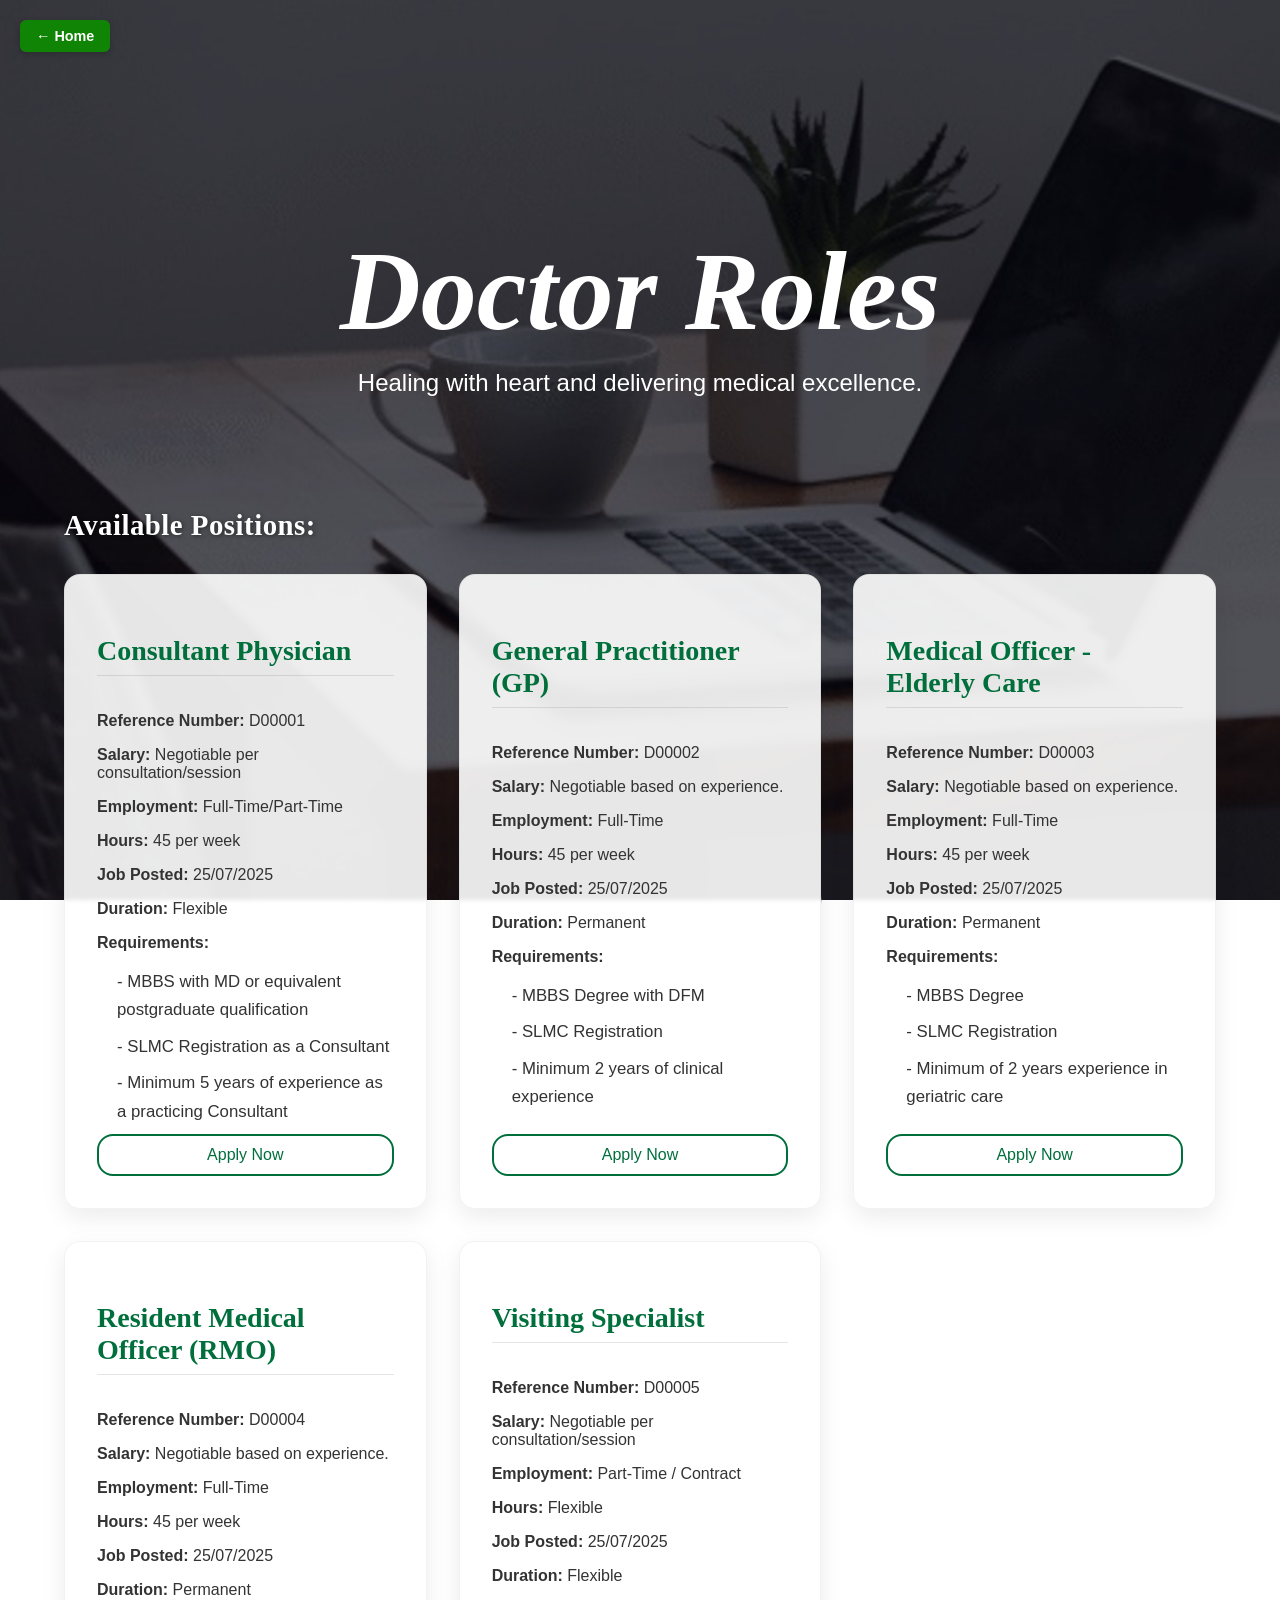
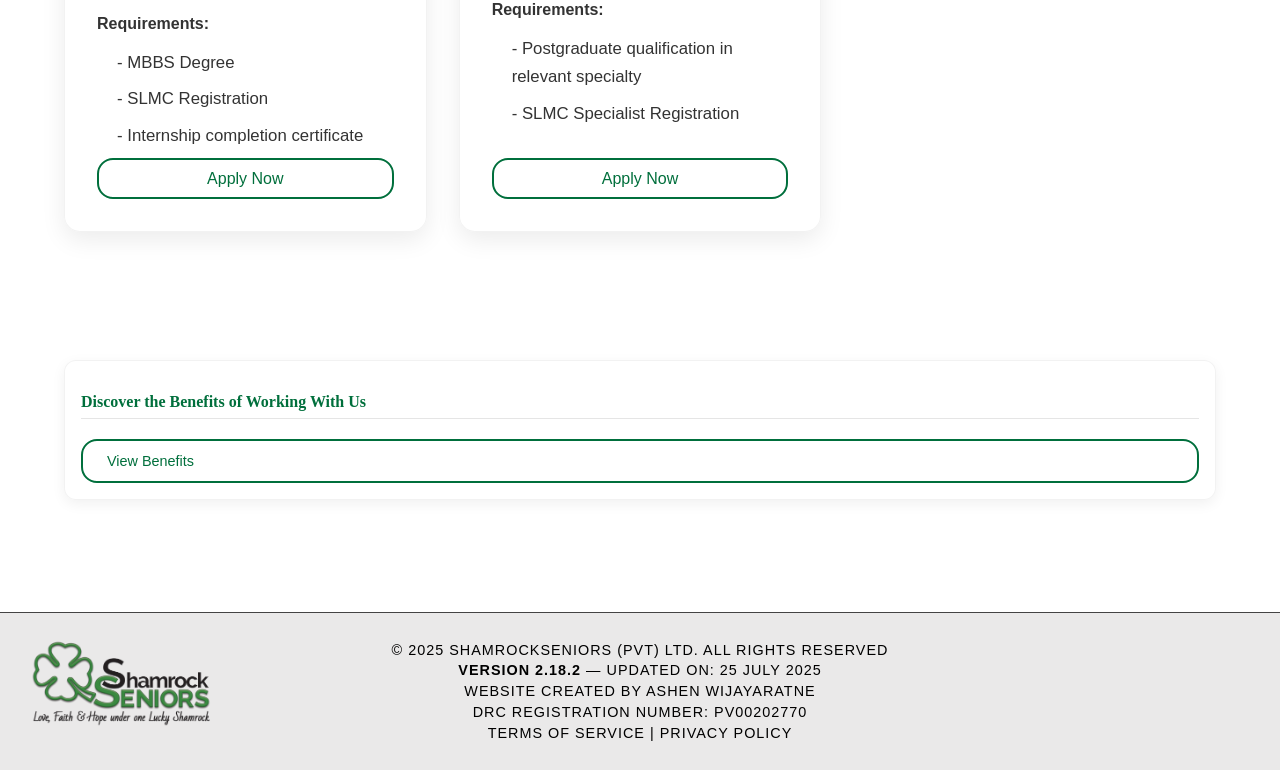
==== pages/doctors.html @ 4a966e76 "first commit" ====
<!DOCTYPE html>
<html lang="en">
  <head>
    <meta charset="UTF-8" />
    <meta name="viewport" content="width=device-width, initial-scale=1.0" />
    <title>Doctor Careers | Shamrockseniors</title>
    <link rel="stylesheet" href="../styles/main.css" />
    <link
      rel="stylesheet"
      href="https://cdnjs.cloudflare.com/ajax/libs/font-awesome/6.5.0/css/all.min.css"
    />
    <!-- Google tag (gtag.js) -->
    <script
      async
      src="https://www.googletagmanager.com/gtag/js?id=G-MVVEGXLM5V"
    ></script>
    <script>
      window.dataLayer = window.dataLayer || [];
      function gtag() {
        dataLayer.push(arguments);
      }
      gtag("js", new Date());

      gtag("config", "G-MVVEGXLM5V");
    </script>
    <a href="/index.html" class="back-button">← Home</a>
  </head>
  <body>
    <header class="simple-header container">
      <h1>Doctor Roles</h1>
      <p class="subtitle">
        Healing with heart and delivering medical excellence.
      </p>
    </header>
    <main>
      <!-- Doctor Job Listings -->
      <section class="container">
        <h2 class="nursing-heading">Available Positions:</h2>
        <div class="contact-grid">
          <!-- Job Card 1 -->
          <div class="contact-card">
            <h3 class="job-title">Consultant Physician</h3>
            <div class="job-meta">
              <p><strong>Reference Number:</strong> D00001</p>
              <p>
                <strong>Salary:</strong> Negotiable per consultation/session
              </p>
              <p><strong>Employment:</strong> Full-Time/Part-Time</p>
              <p><strong>Hours:</strong> 45 per week</p>
              <p><strong>Job Posted:</strong> 25/07/2025</p>
              <p><strong>Duration:</strong> Flexible</p>
              <p><strong>Requirements:</strong></p>
              <ul class="small-bullets">
                <li>- MBBS with MD or equivalent postgraduate qualification</li>
                <li>- SLMC Registration as a Consultant</li>
                <li>
                  - Minimum 5 years of experience as a practicing Consultant
                </li>
              </ul>
            </div>
            <a
              href="mailto:dms@shamrockseniors.com?subject=Application%20for%20Consultant%20Physician%20-%20Ref%20D00001"
              class="btn-apply"
            >
              Apply Now
            </a>
          </div>

          <!-- Job Card 2 -->
          <div class="contact-card">
            <h3 class="job-title">General Practitioner (GP)</h3>
            <div class="job-meta">
              <p><strong>Reference Number:</strong> D00002</p>
              <p><strong>Salary:</strong> Negotiable based on experience.</p>
              <p><strong>Employment:</strong> Full-Time</p>
              <p><strong>Hours:</strong> 45 per week</p>
              <p><strong>Job Posted:</strong> 25/07/2025</p>
              <p><strong>Duration:</strong> Permanent</p>
              <p><strong>Requirements:</strong></p>
              <ul class="small-bullets">
                <li>- MBBS Degree with DFM</li>
                <li>- SLMC Registration</li>
                <li>- Minimum 2 years of clinical experience</li>
              </ul>
            </div>
            <a
              href="mailto:dms@shamrockseniors.com?subject=Application%20for%20General%20Practitioner%20%28GP%29%20-%20Ref%20D00002"
              class="btn-apply"
            >
              Apply Now
            </a>
          </div>

          <!-- Job Card 3 -->
          <div class="contact-card">
            <h3 class="job-title">Medical Officer - Elderly Care</h3>
            <div class="job-meta">
              <p><strong>Reference Number:</strong> D00003</p>
              <p><strong>Salary:</strong> Negotiable based on experience.</p>
              <p><strong>Employment:</strong> Full-Time</p>
              <p><strong>Hours:</strong> 45 per week</p>
              <p><strong>Job Posted:</strong> 25/07/2025</p>
              <p><strong>Duration:</strong> Permanent</p>
              <p><strong>Requirements:</strong></p>
              <ul class="small-bullets">
                <li>- MBBS Degree</li>
                <li>- SLMC Registration</li>
                <li>- Minimum of 2 years experience in geriatric care</li>
              </ul>
            </div>
            <a
              href="mailto:dms@shamrockseniors.com?subject=Application%20for%20Medical%20Officer%20-%20Elderly%20Care%20-%20Ref%20D00003"
              class="btn-apply"
            >
              Apply Now
            </a>
          </div>

          <!-- Job Card 4 -->
          <div class="contact-card">
            <h3 class="job-title">Resident Medical Officer (RMO)</h3>
            <div class="job-meta">
              <p><strong>Reference Number:</strong> D00004</p>
              <p><strong>Salary:</strong> Negotiable based on experience.</p>
              <p><strong>Employment:</strong> Full-Time</p>
              <p><strong>Hours:</strong> 45 per week</p>
              <p><strong>Job Posted:</strong> 25/07/2025</p>
              <p><strong>Duration:</strong> Permanent</p>
              <p><strong>Requirements:</strong></p>
              <ul class="small-bullets">
                <li>- MBBS Degree</li>
                <li>- SLMC Registration</li>
                <li>- Internship completion certificate</li>
              </ul>
            </div>
            <a
              href="mailto:dms@shamrockseniors.com?subject=Application%20for%20Resident%20Medical%20Officer%20%28RMO%29%20-%20Ref%20D00004"
              class="btn-apply"
            >
              Apply Now
            </a>
          </div>

          <!-- Job Card 5 -->
          <div class="contact-card">
            <h3 class="job-title">Visiting Specialist</h3>
            <div class="job-meta">
              <p><strong>Reference Number:</strong> D00005</p>
              <p>
                <strong>Salary:</strong> Negotiable per consultation/session
              </p>
              <p><strong>Employment:</strong> Part-Time / Contract</p>
              <p><strong>Hours:</strong> Flexible</p>
              <p><strong>Job Posted:</strong> 25/07/2025</p>
              <p><strong>Duration:</strong> Flexible</p>
              <p><strong>Requirements:</strong></p>
              <ul class="small-bullets">
                <li>- Postgraduate qualification in relevant specialty</li>
                <li>- SLMC Specialist Registration</li>
              </ul>
            </div>
            <a
              href="mailto:dms@shamrockseniors.com?subject=Application%20for%20Visiting%20Specialist%20-%20Ref%20D00005"
              class="btn-apply"
            >
              Apply Now
            </a>
          </div>
        </div>
      </section>
      <section class="contact-grid container compact-section">
        <div class="contact-card compact-card">
          <h3>Discover the Benefits of Working With Us</h3>
          <a
            href="../pages/benefits.html"
            class="btn-secondary"
            style="margin-top: 0.5rem; display: inline-block"
          >
            View Benefits
          </a>
        </div>
      </section>
    </main>

    <!-- Footer -->
    <footer class="site-footer">
      <div class="footer-wrapper">
        <div class="fixed-logo">
          <a href="../index.html">
            <img
              src="../images/logo_finalVector.png"
              alt="Shamrockseniors Logo"
            />
          </a>
        </div>
        <div class="footer-content">
          <p>© 2025 Shamrockseniors (PVT) LTD. All Rights Reserved</p>
          <p>
            <strong>Version 2.18.2</strong> &mdash; Updated on:
            <time datetime="2025-07-25">25 July 2025</time>
          </p>
          <p>Website created by Ashen Wijayaratne</p>
          <p>DRC Registration Number: PV00202770</p>
          <p>
            <a href="../pages/terms.html">Terms of Service</a> |
            <a href="../pages/privacy.html">Privacy Policy</a>
          </p>
        </div>
      </div>
    </footer>
  </body>
</html>
---- styles/main.css ----
/* ============================
   VARIABLES
============================ */
:root {
  --green-start: #007a4d;
  --green-end: #009e5c;
  --green-dark: #006f3c;
  --gray-dark: #333;
  --gray-light: #f9f9f9;
  --white: #fff;
  --radius: 16px;
  --shadow: rgba(0, 0, 0, 0.05);
  --font: "Inter", sans-serif;
}

/* ============================
   GLOBAL STYLES
============================ */
body {
  margin: 0;
  font-family: var(--font);
  color: var(--gray-dark);
  background: url("../images/background.jpeg") no-repeat center center fixed;
  background-size: cover;
  -webkit-font-smoothing: antialiased;
}

.container {
  width: 90%;
  max-width: 1200px;
  margin: auto;
  padding: 3.5rem 0;
}

/* ============================
   HEADER SECTION
============================ */
.simple-header {
  padding: 2rem 1rem 2rem;
  text-align: center;
  margin-top: 120px;
}

.simple-header h1 {
  font-size: 7rem;
  margin-bottom: 0.8rem;
  color: white;
  font-style: italic;
  font-family: "Times New Roman", Times, serif;
}

.simple-header .subtitle {
  font-size: 1.5rem;
  color: white;
  max-width: 700px;
  margin: 0 auto;
}

/* ============================
   CATEGORY GRID / CARDS
============================ */
.category-grid {
  display: grid;
  grid-template-columns: repeat(auto-fit, minmax(280px, 1fr));
  gap: 2rem;
  padding: 3rem 0;
}

.category-card {
  background: var(--white);
  border-radius: var(--radius);
  padding: 2rem;
  text-align: center;
  color: var(--gray-dark);
  font-weight: bold;
  text-decoration: none;
  box-shadow: 0 4px 8px var(--shadow);
  transition: transform 0.2s ease, box-shadow 0.3s ease;
}

.category-card:hover {
  transform: translateY(-6px) scale(1.02);
  box-shadow: 0 6px 16px rgba(0, 0, 0, 0.08);
  background-color: #108404;
  color: white;
}

.small-bullets {
  font-size: 0.2rem;
  list-style-type: disc;
  margin-left: 20px;
}

.small-bullets li {
  margin-bottom: 8px; /* Adds some space between each bullet point */
}

/* ============================
   INFO SECTION
============================ */
.info-split {
  background-color: rgba(255, 255, 255, 0.9);
  border-radius: var(--radius);
  border: 1px solid rgba(0, 0, 0, 0.05);
  box-shadow: 0 8px 24px rgba(0, 0, 0, 0.08);
  backdrop-filter: blur(2px);
  -webkit-backdrop-filter: blur(2px);
  display: flex;
  flex-wrap: wrap;
  gap: 2rem;
  padding: 2rem;
}

.info-text {
  flex: 1 1 50%;
  min-width: 300px;
  padding: 2rem;
  background-color: rgba(255, 255, 255, 0.9);
  border-radius: var(--radius);
  box-shadow: 0 8px 20px rgba(0, 0, 0, 0.06);
}

.info-image {
  flex: 1 1 40%;
  min-width: 280px;
}

.info-image img {
  width: 100%;
  height: auto;
  border-radius: 12px;
  box-shadow: 0 8px 20px rgba(0, 0, 0, 0.2);
}

/* ============================
   ABOUT BOXES (VALUES, QUALITIES)
============================ */
.about-subsections {
  display: flex;
  flex-wrap: wrap;
  gap: 1.5rem;
  margin-top: 1.5rem;
}

.about-box {
  flex: 1 1 45%;
  background-color: #ffffff;
  padding: 2rem;
  border-radius: var(--radius);
  border: 1px solid #e0e0e0;
  box-shadow: 0 4px 12px rgba(0, 0, 0, 0.08);
}

.about-box ul {
  padding-left: 1.5rem;
  margin-top: 1rem;
}

.about-box li::marker {
  color: var(--green-dark);
}

.about-section {
  display: flex;
  gap: 2rem;
  align-items: flex-start;
  margin: 4rem auto;
  flex-wrap: wrap;
}

.about-text {
  flex: 1 1 500px;
  min-width: 280px;
}

.about-image {
  flex: 1 1 400px;
  min-width: 280px;
}

.about-image img {
  width: 100%;
  border-radius: 8px;
  display: block;
}

/* ============================
   CONTACT SECTION
============================ */
.contact-grid {
  display: grid;
  grid-template-columns: repeat(auto-fit, minmax(320px, 1fr));
  gap: 2rem;
  padding-bottom: 4rem;
}

.contact-card {
  background-color: rgba(255, 255, 255, 0.9);
  border-radius: var(--radius);
  border: 1px solid rgba(0, 0, 0, 0.05);
  box-shadow: 0 8px 24px rgba(0, 0, 0, 0.08);
  padding: 2rem;
  transition: transform 0.2s ease, box-shadow 0.3s ease;
  backdrop-filter: blur(2px);
  -webkit-backdrop-filter: blur(2px);
  display: flex;
  flex-direction: column;
  justify-content: flex-start; /* default */
  min-height: 400px; /* or a height that fits your content, so button can stick bottom */
  padding-bottom: 2rem; /* add some bottom padding so button has breathing room */
}

.contact-card:hover {
  transform: translateY(-6px) scale(1.02);
  box-shadow: 0 6px 16px rgba(0, 0, 0, 0.08);
}

.contact-card h3 {
  border-bottom: 1px solid rgba(0, 0, 0, 0.1);
  padding-bottom: 0.5rem;
  margin-bottom: 1.25rem;
}

.contact-card ul {
  list-style: none;
  padding: 0;
}

.contact-card a {
  color: var(--green-dark);
  font-weight: 500;
  text-decoration: none;
}

.contact-card a:hover {
  text-decoration: none;
}

.nursing-heading {
  color: white;
  font-family: "Georgia", serif;
  font-size: 1.8rem;
  font-weight: 600;
  text-shadow: 1px 1px 4px rgba(0, 0, 0, 0.5);
  margin-bottom: 2rem;
  letter-spacing: 0.5px;
}

.black-heading {
  color: black;
  font-size: 1.2em; /* You can adjust this to your liking */
  margin-top: 1em;
  margin-bottom: 0.5em;
}

/* ============================
   TYPOGRAPHY
============================ */
.info-text h2,
.about-box h3,
.contact-card h3 {
  font-family: "Georgia", serif;
  font-weight: 600;
  color: var(--green-dark);
  font-size: 1.75rem;
}

.info-text p,
.about-box li,
.contact-card li,
.contact-card address {
  font-family: var(--font);
  font-size: 1.05rem;
  line-height: 1.7;
  color: #333;
}

/* ============================
   BUTTONS
============================ */
.btn-primary,
.btn-secondary {
  font-weight: bold;
  text-decoration: none;
  padding: 0.75rem 1.5rem;
  border-radius: var(--radius);
  display: inline-block;
}

.btn-primary {
  background: transparent;
  color: var(--green-dark);
  border: 2px solid var(--green-dark);
  transition: background-color 0.2s;
}

.btn-primary:hover {
  background-color: #108404;
  text-decoration: none;
  color: white;
  border: none;
}

.btn-secondary {
  background: transparent;
  color: var(--green-dark);
  border: 2px solid var(--green-dark);
  transition: background-color 0.2s;
}

.btn-secondary:hover {
  background-color: #108404;
  text-decoration: none;
  color: white;
  border: 2px #108404;
}

.arrow-icon {
  margin-left: 0.5rem;
  font-size: 1.5rem;
  vertical-align: middle;
}

.back-button {
  position: fixed;
  top: 20px;
  left: 20px;
  background-color: #108404;
  color: white;
  padding: 0.5rem 1rem;
  text-decoration: none;
  font-size: 0.9rem;
  border-radius: 6px;
  font-weight: bold;
  box-shadow: 0 2px 6px rgba(0, 0, 0, 0.2);
  transition: background-color 0.3s ease;
  z-index: 1000;
}

.back-button:hover {
  background-color: #0c6c03;
}

/* ============================
   FOOTER
============================ */
.site-footer {
  background-color: rgba(214, 212, 212, 0.5);
  color: black;
  padding: 1.5rem 1rem 0.5rem;
  font-size: 0.9rem;
  letter-spacing: 1px;
  text-transform: uppercase;
  border-top: 1px solid #444444;
  margin-top: 3rem;
  position: relative;
  min-height: 125px;
}

.footer-wrapper {
  position: relative;
  width: 100%;
}

.fixed-logo {
  position: absolute;
  top: 0;
  left: 0;
  pointer-events: none;
}

.fixed-logo img {
  height: 90px;
  width: auto;
  display: block;
  pointer-events: auto;
}

.footer-content {
  position: absolute;
  left: 50%;
  transform: translateX(-50%);
  text-align: center;
  max-width: 800px;
  width: 100%;
}

.footer-content p {
  margin: 0.3rem 0;
  font-weight: 300;
}

.footer-content a {
  color: black;
  text-decoration: none;
  transition: color 0.3s ease-in-out;
}

.footer-content a:hover {
  color: #108404;
  text-decoration: underline;
}

/* ============================
   RESPONSIVE
============================ */
@media (max-width: 800px) {
  .info-split {
    flex-direction: column;
    padding: 2rem 1rem;
  }

  .simple-header h1 {
    font-size: 3.5rem;
  }
}

@media (max-width: 768px) {
  .about-section {
    flex-direction: column;
  }

  .about-image,
  .about-text {
    width: 100%;
  }
}

/* Mobile view (hide the image div completely below 600px width) */
@media (max-width: 600px) {
  .about-image {
    opacity: 0;
    visibility: hidden;
    height: 0;
    overflow: hidden;
    margin: 0;
    padding: 0;
  }
}

@media (max-width: 600px) {
  .site-footer {
    padding: 2rem 1rem 1rem;
    min-height: auto;
    text-align: center;
  }

  .fixed-logo {
    position: static;
    margin: 0 auto 1rem;
    pointer-events: auto;
  }

  .footer-content {
    position: static;
    transform: none;
    margin: 0 auto;
    width: 100%;
  }
}

.btn-apply {
  display: inline-block;
  padding: 0.6rem 1.2rem; /* Slightly larger padding for better touch target */
  font-size: 1rem; /* Standard font size */
  font-weight: 600;
  color: var(--green-dark);
  background-color: #ffffff;
  border: 2px solid var(--green-dark); /* Thicker border for emphasis */
  border-radius: 16px; /* Slightly more rounded for modern look */
  text-decoration: none;
  margin-top: auto;
  transition: all 0.3s ease-in-out; /* Smooth transition on all properties */
  cursor: pointer;
  outline: none; /* Remove default outline */

  text-align: center; /* Ensures text is centered horizontally */
  line-height: normal; /* Resets any default line height for text alignment */
}

.btn-apply:hover {
  background-color: var(--green-dark);
  color: white;
  transform: translateY(-2px); /* Slight lift on hover for interactivity */
  box-shadow: 0 6px 12px rgba(0, 128, 0, 0.2); /* Enhanced shadow effect */
  text-decoration: none;
}

.testimonials-section {
  background-color: rgba(255, 255, 255, 0.95);
  border-radius: var(--radius);
  box-shadow: 0 8px 24px rgba(0, 0, 0, 0.08);
  padding: 3rem 2rem;
  margin-top: 3rem;
  text-align: center;
}

.testimonial-grid {
  display: grid;
  grid-template-columns: repeat(auto-fit, minmax(260px, 1fr));
  gap: 2rem;
  margin-top: 2rem;
}

.testimonial-card {
  background: var(--white);
  padding: 1.75rem;
  border-radius: var(--radius);
  box-shadow: 0 6px 18px rgba(0, 0, 0, 0.05);
  display: flex;
  flex-direction: column;
  align-items: center;
  text-align: center;
  transition: transform 0.3s ease, box-shadow 0.3s ease;
}

.testimonial-card:hover {
  transform: translateY(-4px);
  box-shadow: 0 10px 24px rgba(0, 0, 0, 0.1);
}

.testimonial-card img {
  width: 64px;
  height: 64px;
  border-radius: 50%;
  margin-bottom: 1rem;
  object-fit: cover;
  background-color: var(--gray-light);
}

.testimonial-card p {
  font-style: italic;
  font-size: 1rem;
  color: var(--gray-dark);
  margin-bottom: 1rem;
  line-height: 1.6;
}

.testimonial-card h4 {
  font-size: 1rem;
  font-weight: 600;
  color: var(--green-dark);
}

/* Smaller, ergonomic version of contact card */
.compact-card {
  padding: 1rem 1rem;
  min-height: 100px;
  font-size: 0.9rem;
  border-radius: 12px;
  box-shadow: 0 4px 14px rgba(0, 0, 0, 0.06);
}

.compact-card h3 {
  font-size: 1rem;
  margin-bottom: 0.75rem;
  padding-bottom: 0.4rem;
}

.contact-grid.compact-section {
  margin-top: 0;
  padding-top: 0.5rem; /* optional, small breathing room */
}
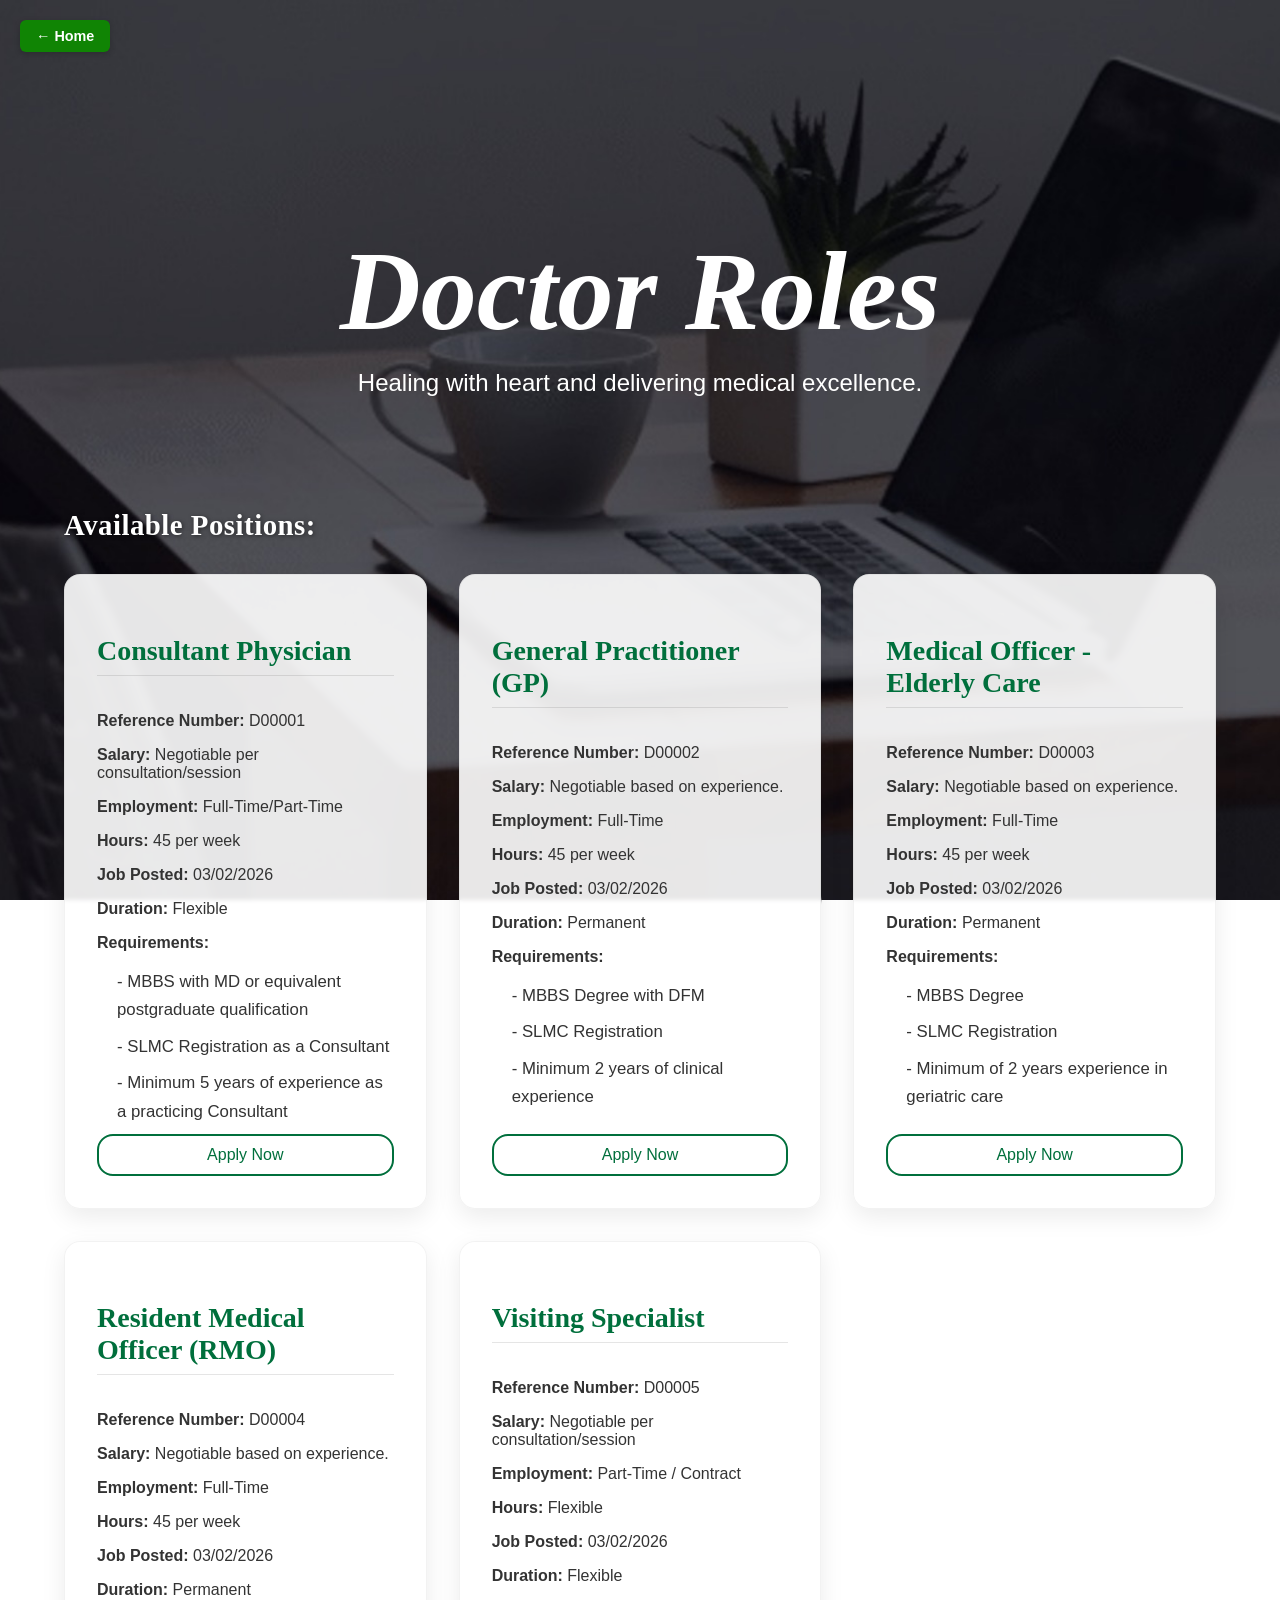
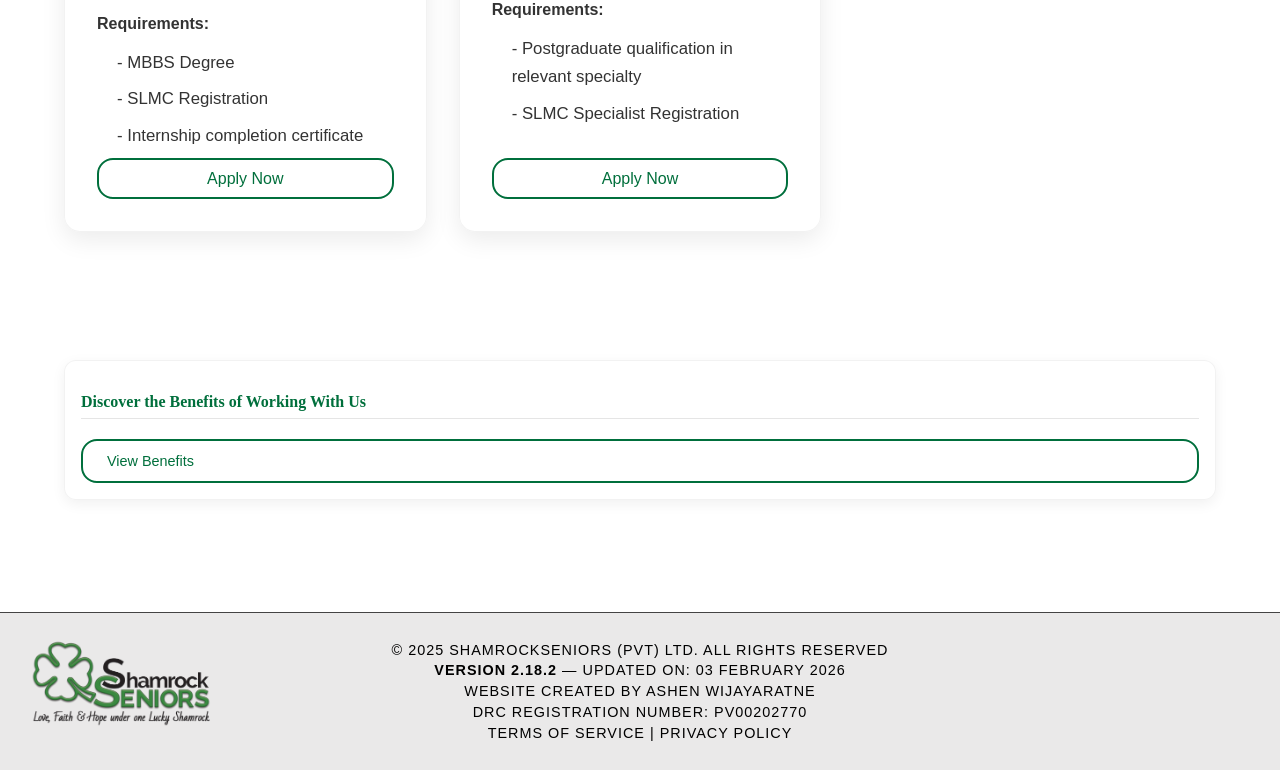
==== commit 02604c9c: "Updated dates to today" ====
--- a/pages/doctors.html
+++ b/pages/doctors.html
@@ -1,4 +1,4 @@
-<!DOCTYPE html>
+<!doctype html>
 <html lang="en">
   <head>
     <meta charset="UTF-8" />
@@ -47,7 +47,7 @@
               </p>
               <p><strong>Employment:</strong> Full-Time/Part-Time</p>
               <p><strong>Hours:</strong> 45 per week</p>
-              <p><strong>Job Posted:</strong> 25/07/2025</p>
+              <p><strong>Job Posted:</strong> 03/02/2026</p>
               <p><strong>Duration:</strong> Flexible</p>
               <p><strong>Requirements:</strong></p>
               <ul class="small-bullets">
@@ -74,7 +74,7 @@
               <p><strong>Salary:</strong> Negotiable based on experience.</p>
               <p><strong>Employment:</strong> Full-Time</p>
               <p><strong>Hours:</strong> 45 per week</p>
-              <p><strong>Job Posted:</strong> 25/07/2025</p>
+              <p><strong>Job Posted:</strong> 03/02/2026</p>
               <p><strong>Duration:</strong> Permanent</p>
               <p><strong>Requirements:</strong></p>
               <ul class="small-bullets">
@@ -99,7 +99,7 @@
               <p><strong>Salary:</strong> Negotiable based on experience.</p>
               <p><strong>Employment:</strong> Full-Time</p>
               <p><strong>Hours:</strong> 45 per week</p>
-              <p><strong>Job Posted:</strong> 25/07/2025</p>
+              <p><strong>Job Posted:</strong> 03/02/2026</p>
               <p><strong>Duration:</strong> Permanent</p>
               <p><strong>Requirements:</strong></p>
               <ul class="small-bullets">
@@ -124,7 +124,7 @@
               <p><strong>Salary:</strong> Negotiable based on experience.</p>
               <p><strong>Employment:</strong> Full-Time</p>
               <p><strong>Hours:</strong> 45 per week</p>
-              <p><strong>Job Posted:</strong> 25/07/2025</p>
+              <p><strong>Job Posted:</strong> 03/02/2026</p>
               <p><strong>Duration:</strong> Permanent</p>
               <p><strong>Requirements:</strong></p>
               <ul class="small-bullets">
@@ -151,7 +151,7 @@
               </p>
               <p><strong>Employment:</strong> Part-Time / Contract</p>
               <p><strong>Hours:</strong> Flexible</p>
-              <p><strong>Job Posted:</strong> 25/07/2025</p>
+              <p><strong>Job Posted:</strong> 03/02/2026</p>
               <p><strong>Duration:</strong> Flexible</p>
               <p><strong>Requirements:</strong></p>
               <ul class="small-bullets">
@@ -197,7 +197,7 @@
           <p>© 2025 Shamrockseniors (PVT) LTD. All Rights Reserved</p>
           <p>
             <strong>Version 2.18.2</strong> &mdash; Updated on:
-            <time datetime="2025-07-25">25 July 2025</time>
+            <time datetime="2026-02-03">03 February 2026</time>
           </p>
           <p>Website created by Ashen Wijayaratne</p>
           <p>DRC Registration Number: PV00202770</p>
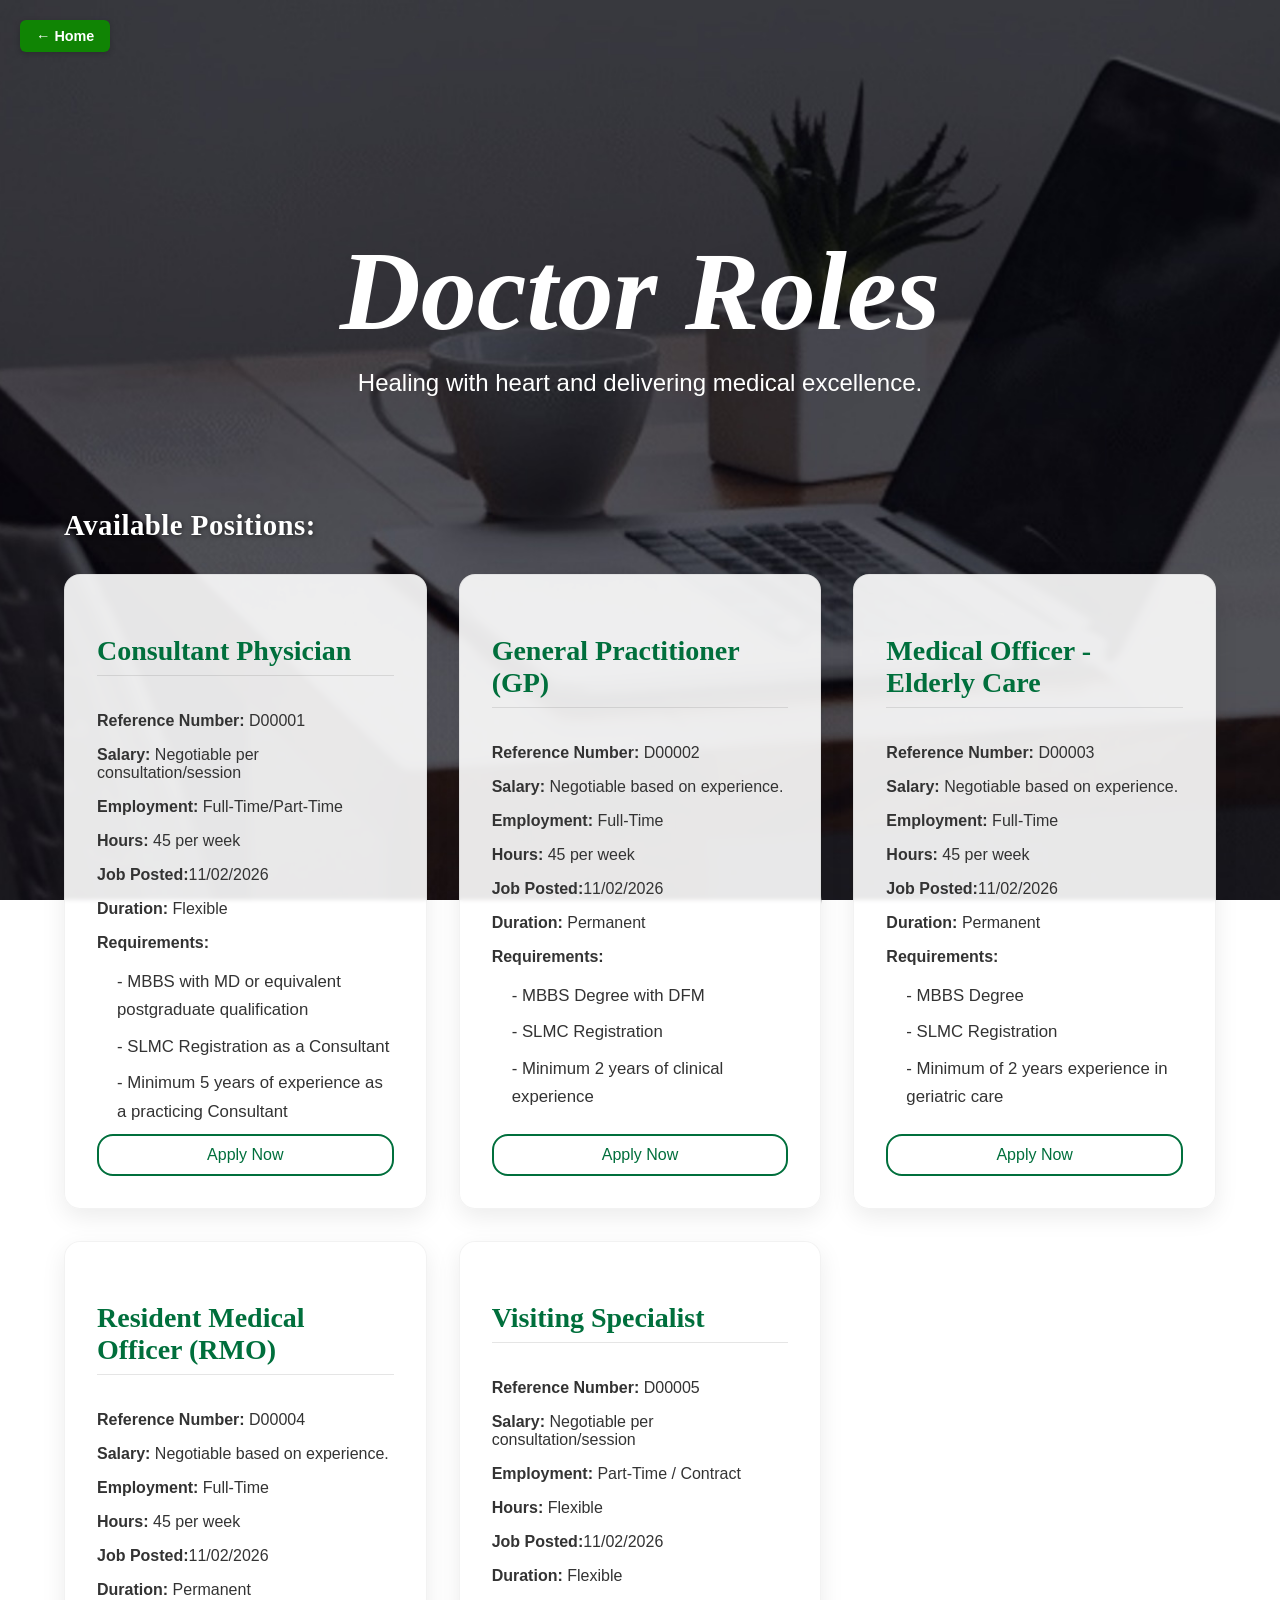
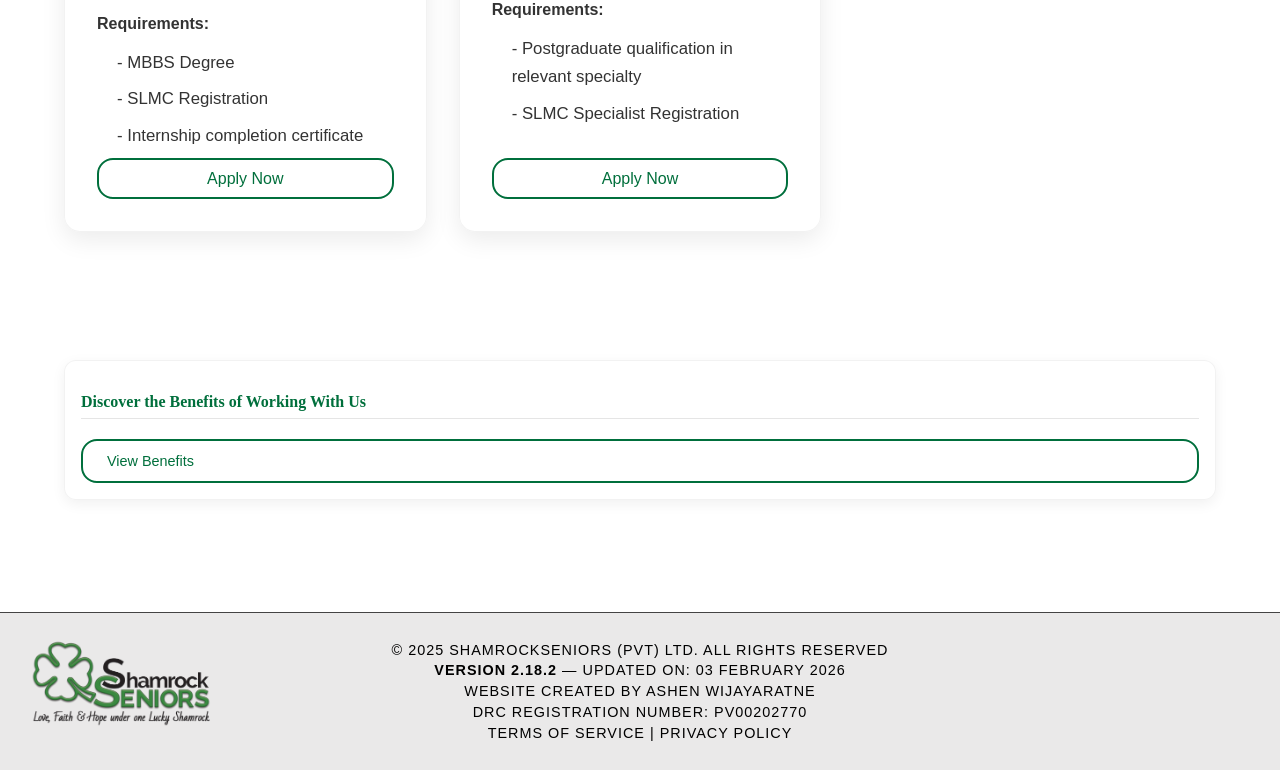
==== commit 096626b4: "Updated Nurses listings and updated all job posting dates" ====
--- a/pages/doctors.html
+++ b/pages/doctors.html
@@ -47,7 +47,7 @@
               </p>
               <p><strong>Employment:</strong> Full-Time/Part-Time</p>
               <p><strong>Hours:</strong> 45 per week</p>
-              <p><strong>Job Posted:</strong> 03/02/2026</p>
+              <p><strong>Job Posted:</strong>11/02/2026</p>
               <p><strong>Duration:</strong> Flexible</p>
               <p><strong>Requirements:</strong></p>
               <ul class="small-bullets">
@@ -74,7 +74,7 @@
               <p><strong>Salary:</strong> Negotiable based on experience.</p>
               <p><strong>Employment:</strong> Full-Time</p>
               <p><strong>Hours:</strong> 45 per week</p>
-              <p><strong>Job Posted:</strong> 03/02/2026</p>
+              <p><strong>Job Posted:</strong>11/02/2026</p>
               <p><strong>Duration:</strong> Permanent</p>
               <p><strong>Requirements:</strong></p>
               <ul class="small-bullets">
@@ -99,7 +99,7 @@
               <p><strong>Salary:</strong> Negotiable based on experience.</p>
               <p><strong>Employment:</strong> Full-Time</p>
               <p><strong>Hours:</strong> 45 per week</p>
-              <p><strong>Job Posted:</strong> 03/02/2026</p>
+              <p><strong>Job Posted:</strong>11/02/2026</p>
               <p><strong>Duration:</strong> Permanent</p>
               <p><strong>Requirements:</strong></p>
               <ul class="small-bullets">
@@ -124,7 +124,7 @@
               <p><strong>Salary:</strong> Negotiable based on experience.</p>
               <p><strong>Employment:</strong> Full-Time</p>
               <p><strong>Hours:</strong> 45 per week</p>
-              <p><strong>Job Posted:</strong> 03/02/2026</p>
+              <p><strong>Job Posted:</strong>11/02/2026</p>
               <p><strong>Duration:</strong> Permanent</p>
               <p><strong>Requirements:</strong></p>
               <ul class="small-bullets">
@@ -151,7 +151,7 @@
               </p>
               <p><strong>Employment:</strong> Part-Time / Contract</p>
               <p><strong>Hours:</strong> Flexible</p>
-              <p><strong>Job Posted:</strong> 03/02/2026</p>
+              <p><strong>Job Posted:</strong>11/02/2026</p>
               <p><strong>Duration:</strong> Flexible</p>
               <p><strong>Requirements:</strong></p>
               <ul class="small-bullets">
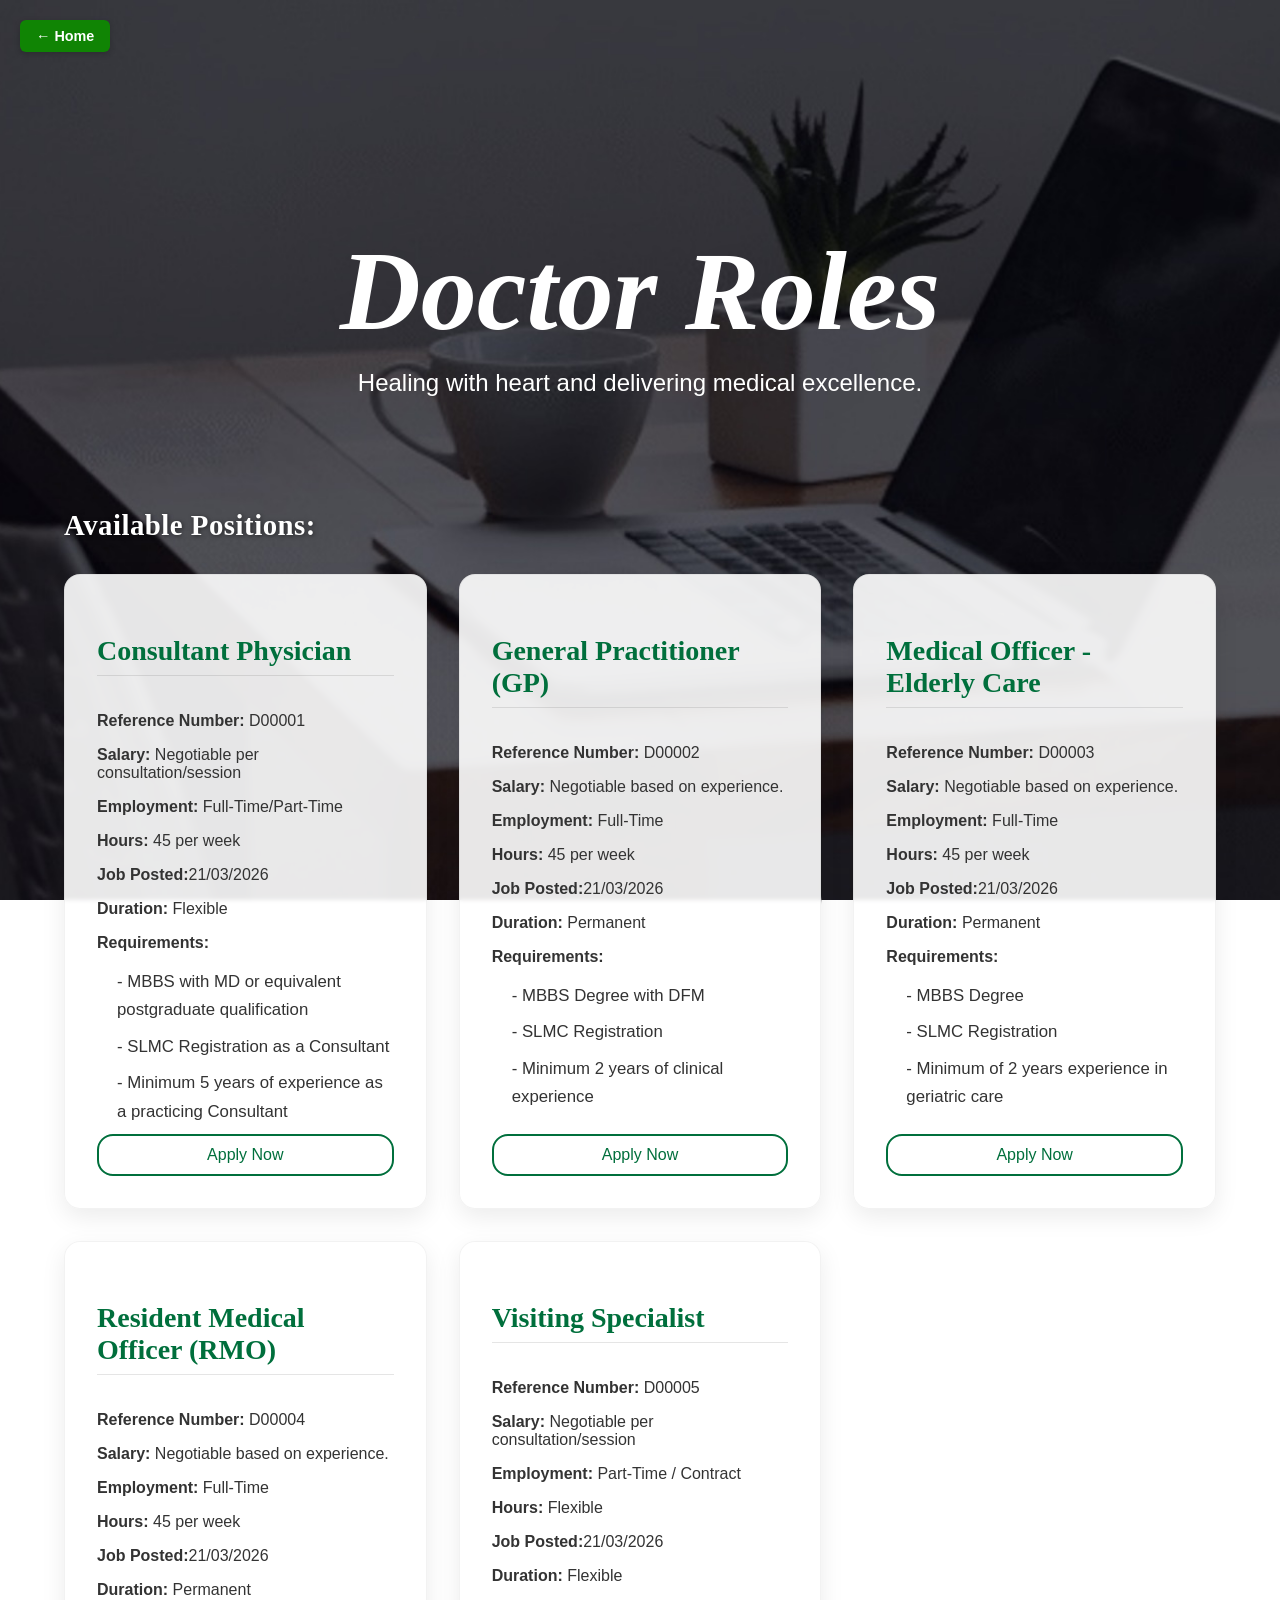
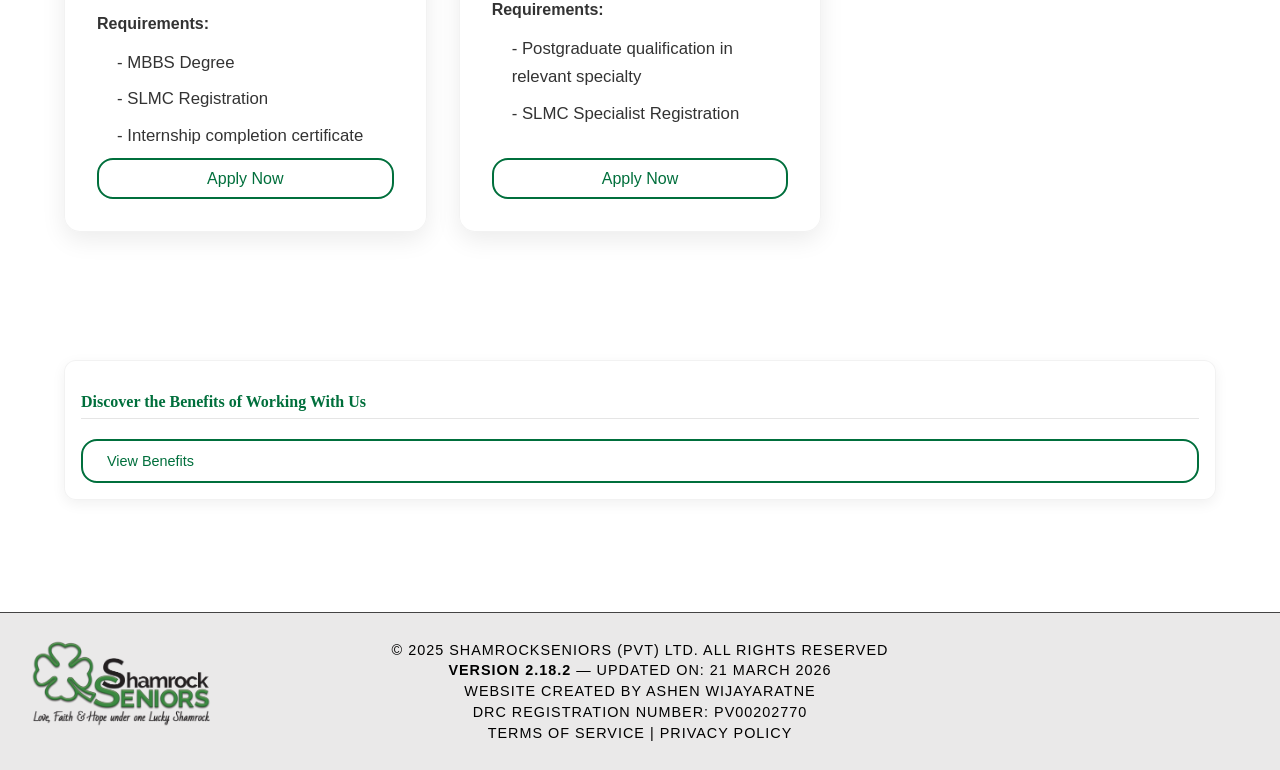
==== commit d49fc683: "Updated House keeping salaries and updated all dates." ====
--- a/pages/doctors.html
+++ b/pages/doctors.html
@@ -23,9 +23,9 @@
 
       gtag("config", "G-MVVEGXLM5V");
     </script>
-    <a href="/index.html" class="back-button">← Home</a>
   </head>
   <body>
+    <a href="/index.html" class="back-button">← Home</a>
     <header class="simple-header container">
       <h1>Doctor Roles</h1>
       <p class="subtitle">
@@ -47,7 +47,7 @@
               </p>
               <p><strong>Employment:</strong> Full-Time/Part-Time</p>
               <p><strong>Hours:</strong> 45 per week</p>
-              <p><strong>Job Posted:</strong>11/02/2026</p>
+              <p><strong>Job Posted:</strong>21/03/2026</p>
               <p><strong>Duration:</strong> Flexible</p>
               <p><strong>Requirements:</strong></p>
               <ul class="small-bullets">
@@ -74,7 +74,7 @@
               <p><strong>Salary:</strong> Negotiable based on experience.</p>
               <p><strong>Employment:</strong> Full-Time</p>
               <p><strong>Hours:</strong> 45 per week</p>
-              <p><strong>Job Posted:</strong>11/02/2026</p>
+              <p><strong>Job Posted:</strong>21/03/2026</p>
               <p><strong>Duration:</strong> Permanent</p>
               <p><strong>Requirements:</strong></p>
               <ul class="small-bullets">
@@ -99,7 +99,7 @@
               <p><strong>Salary:</strong> Negotiable based on experience.</p>
               <p><strong>Employment:</strong> Full-Time</p>
               <p><strong>Hours:</strong> 45 per week</p>
-              <p><strong>Job Posted:</strong>11/02/2026</p>
+              <p><strong>Job Posted:</strong>21/03/2026</p>
               <p><strong>Duration:</strong> Permanent</p>
               <p><strong>Requirements:</strong></p>
               <ul class="small-bullets">
@@ -124,7 +124,7 @@
               <p><strong>Salary:</strong> Negotiable based on experience.</p>
               <p><strong>Employment:</strong> Full-Time</p>
               <p><strong>Hours:</strong> 45 per week</p>
-              <p><strong>Job Posted:</strong>11/02/2026</p>
+              <p><strong>Job Posted:</strong>21/03/2026</p>
               <p><strong>Duration:</strong> Permanent</p>
               <p><strong>Requirements:</strong></p>
               <ul class="small-bullets">
@@ -151,7 +151,7 @@
               </p>
               <p><strong>Employment:</strong> Part-Time / Contract</p>
               <p><strong>Hours:</strong> Flexible</p>
-              <p><strong>Job Posted:</strong>11/02/2026</p>
+              <p><strong>Job Posted:</strong>21/03/2026</p>
               <p><strong>Duration:</strong> Flexible</p>
               <p><strong>Requirements:</strong></p>
               <ul class="small-bullets">
@@ -197,7 +197,7 @@
           <p>© 2025 Shamrockseniors (PVT) LTD. All Rights Reserved</p>
           <p>
             <strong>Version 2.18.2</strong> &mdash; Updated on:
-            <time datetime="2026-02-03">03 February 2026</time>
+            <time datetime="2026-03-21">21 March 2026</time>
           </p>
           <p>Website created by Ashen Wijayaratne</p>
           <p>DRC Registration Number: PV00202770</p>
